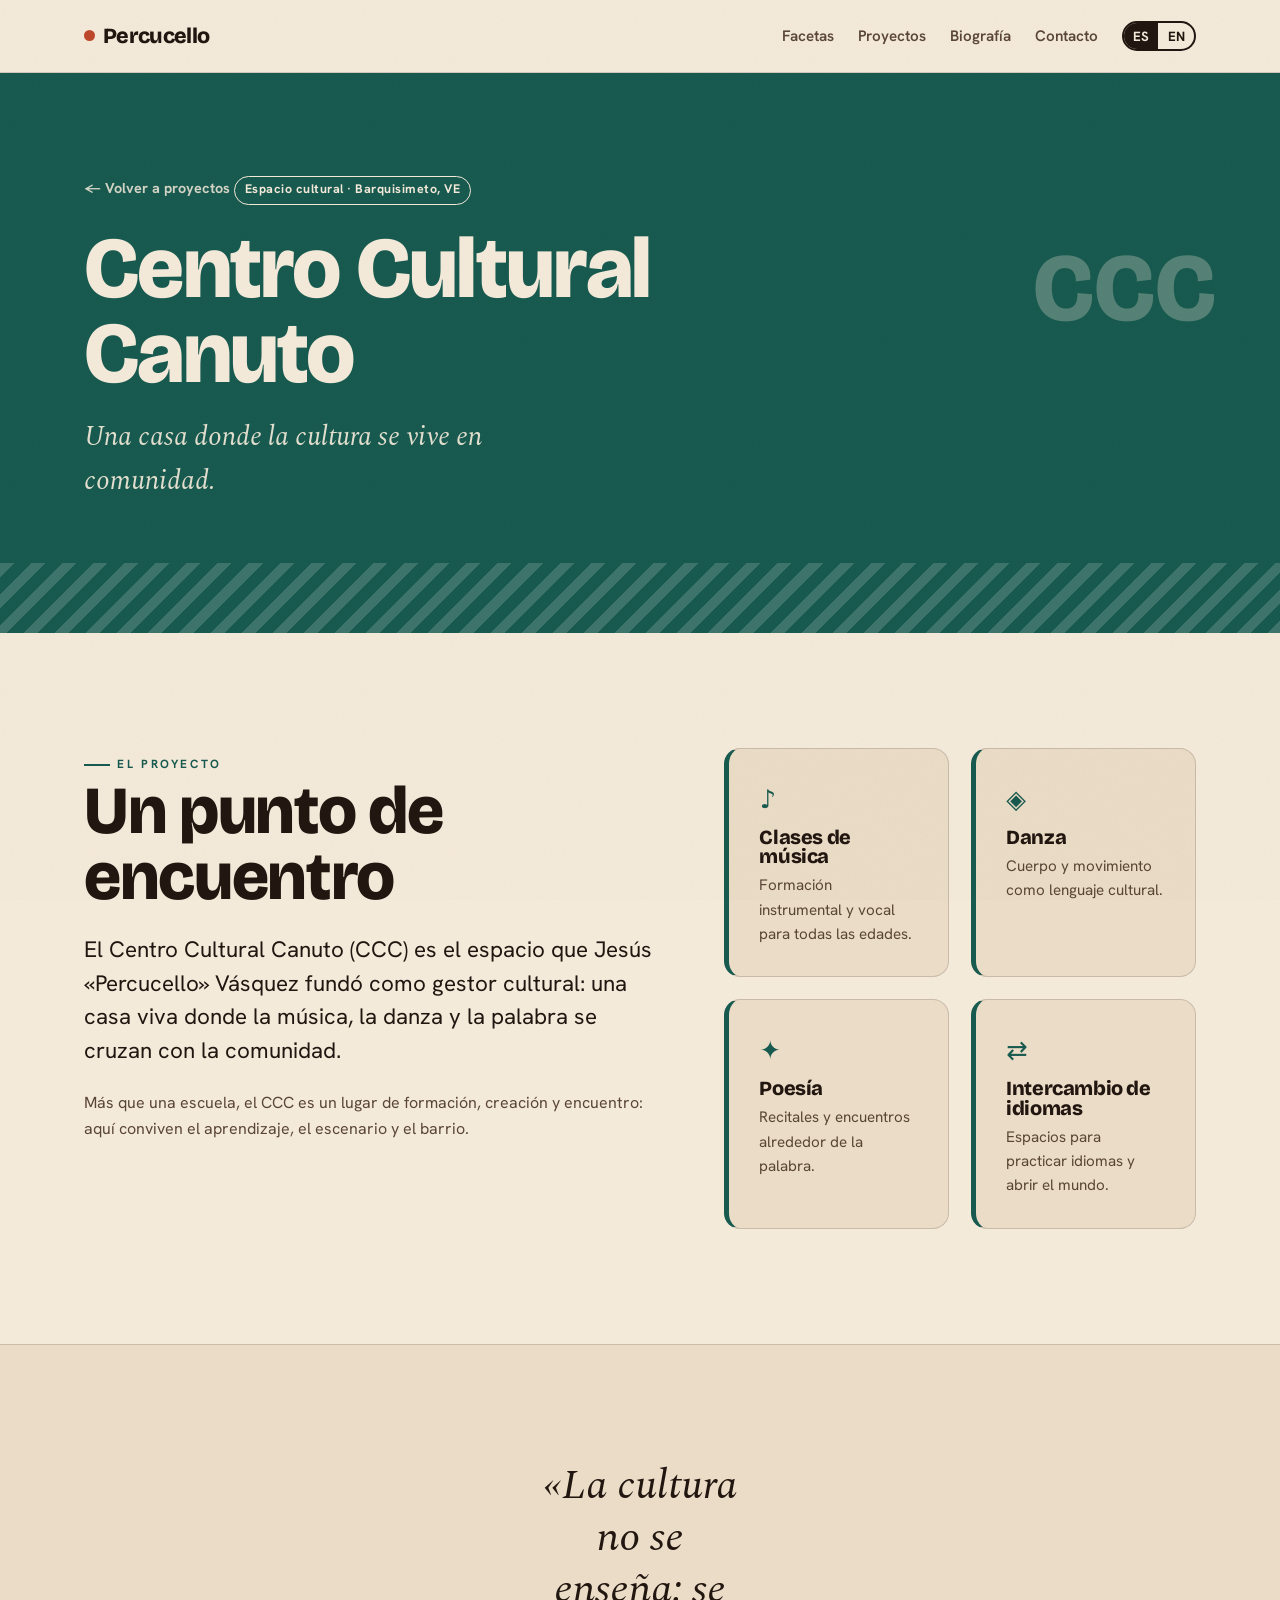
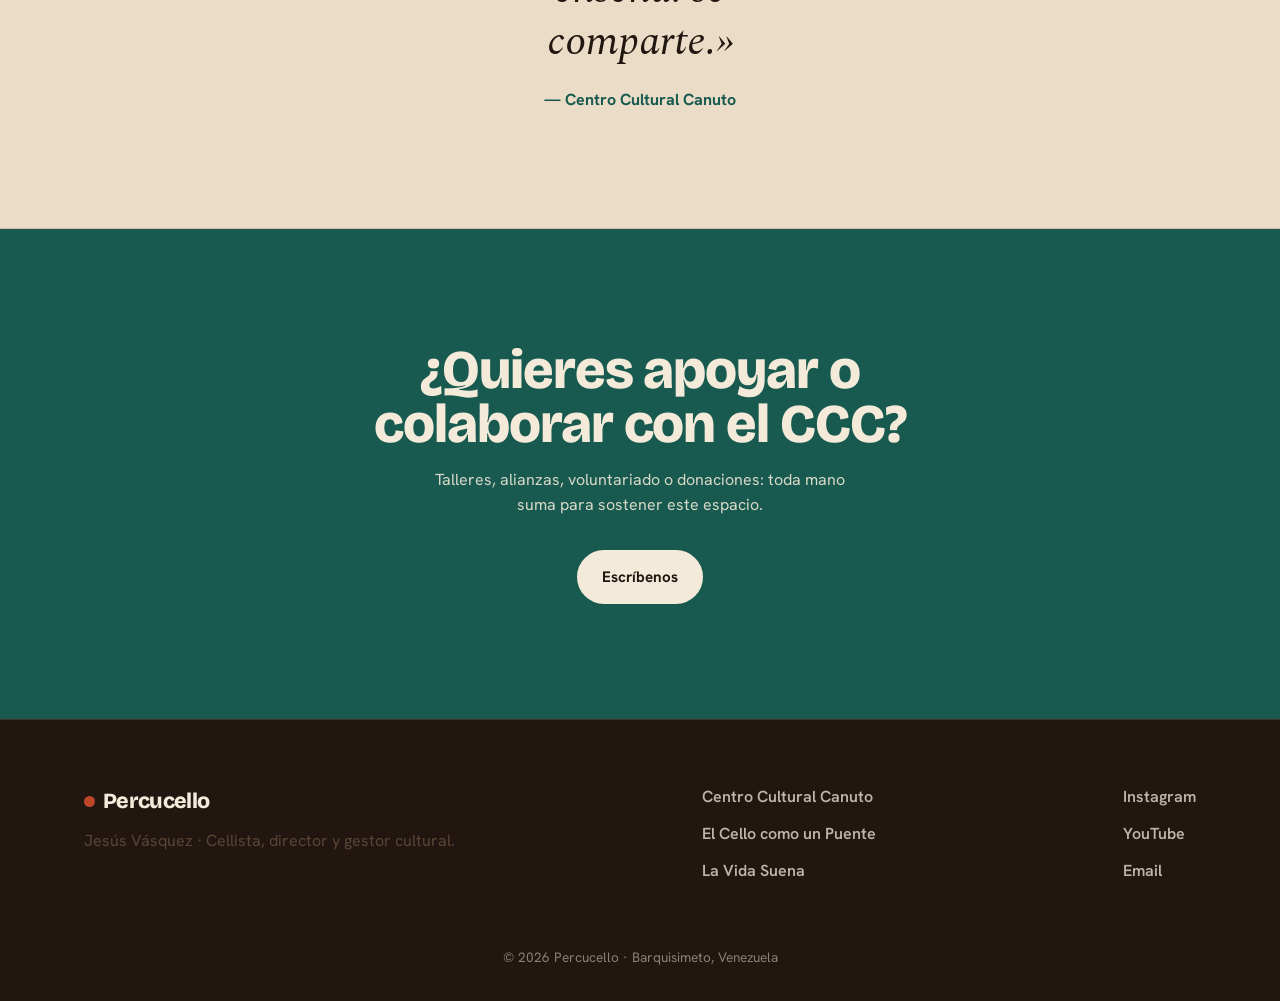
==== projects/centro-cultural-canuto.html @ df00953c "Implementación completa del diseño Percucello desde Claude Design Reemplaza el placeholder inicial c" ====
<!DOCTYPE html>
<html lang="es">
<head>
<meta charset="UTF-8" />
<meta name="viewport" content="width=device-width, initial-scale=1.0" />
<title>Centro Cultural Canuto · Percucello</title>
<meta name="description" content="Centro Cultural Canuto (CCC): casa cultural en Venezuela con clases de música y danza, poesía e intercambio de idiomas." />
<link rel="stylesheet" href="../styles.css" />
<style>:root{ --accent: var(--petrol); }</style>
</head>
<body>

<header class="nav">
  <div class="wrap nav__in">
    <a class="brand" href="../index.html"><span class="dot"></span>Percucello</a>
    <button class="nav__burger" aria-label="Menú"><span></span><span></span><span></span></button>
    <nav class="nav__links">
      <a href="../index.html#facetas" data-es="Facetas" data-en="Facets">Facetas</a>
      <a href="../index.html#proyectos" data-es="Proyectos" data-en="Projects">Proyectos</a>
      <a href="../index.html#bio" data-es="Biografía" data-en="Biography">Biografía</a>
      <a href="../index.html#contacto" data-es="Contacto" data-en="Contact">Contacto</a>
      <span class="lang" role="group" aria-label="Idioma">
        <button data-lang="es" class="is-active">ES</button>
        <button data-lang="en">EN</button>
      </span>
    </nav>
  </div>
</header>

<section class="phero" style="--accent:var(--petrol)">
  <div class="wrap phero__in">
    <a class="phero__back" href="../index.html#proyectos" data-es="← Volver a proyectos" data-en="← Back to projects">← Volver a proyectos</a>
    <span class="tag" data-es="Espacio cultural · Barquisimeto, VE" data-en="Cultural space · Barquisimeto, VE">Espacio cultural · Barquisimeto, VE</span>
    <h1 data-es="Centro Cultural Canuto" data-en="Canuto Cultural Center">Centro Cultural Canuto</h1>
    <p class="phero__tag" data-es="Una casa donde la cultura se vive en comunidad." data-en="A house where culture is lived as a community.">Una casa donde la cultura se vive en comunidad.</p>
  </div>
  <span class="phero__abbr">CCC</span>
  <div class="phero__pattern" aria-hidden="true"></div>
</section>

<section class="section-pad">
  <div class="wrap psplit">
    <div class="reveal">
      <span class="kicker" style="color:var(--petrol)" data-es="El proyecto" data-en="The project">El proyecto</span>
      <h2 class="sec-title" style="margin-bottom:1rem" data-es="Un punto de encuentro" data-en="A meeting point">Un punto de encuentro</h2>
      <p class="lead" data-es="El Centro Cultural Canuto (CCC) es el espacio que Jesús «Percucello» Vásquez fundó como gestor cultural: una casa viva donde la música, la danza y la palabra se cruzan con la comunidad." data-en="The Canuto Cultural Center (CCC) is the space that Jesús “Percucello” Vásquez founded as a cultural manager: a living house where music, dance and the spoken word meet the community.">El Centro Cultural Canuto (CCC) es el espacio que Jesús «Percucello» Vásquez fundó como gestor cultural: una casa viva donde la música, la danza y la palabra se cruzan con la comunidad.</p>
      <p data-es="Más que una escuela, el CCC es un lugar de formación, creación y encuentro: aquí conviven el aprendizaje, el escenario y el barrio." data-en="More than a school, the CCC is a place for training, creation and encounter: learning, the stage and the neighborhood all live here together.">Más que una escuela, el CCC es un lugar de formación, creación y encuentro: aquí conviven el aprendizaje, el escenario y el barrio.</p>
    </div>
    <div class="pillars reveal">
      <div class="pillar"><span class="pillar__ico">♪</span><h4 data-es="Clases de música" data-en="Music classes">Clases de música</h4><p data-es="Formación instrumental y vocal para todas las edades." data-en="Instrumental and vocal training for all ages.">Formación instrumental y vocal para todas las edades.</p></div>
      <div class="pillar"><span class="pillar__ico">◈</span><h4 data-es="Danza" data-en="Dance">Danza</h4><p data-es="Cuerpo y movimiento como lenguaje cultural." data-en="Body and movement as a cultural language.">Cuerpo y movimiento como lenguaje cultural.</p></div>
      <div class="pillar"><span class="pillar__ico">✦</span><h4 data-es="Poesía" data-en="Poetry">Poesía</h4><p data-es="Recitales y encuentros alrededor de la palabra." data-en="Readings and gatherings around the spoken word.">Recitales y encuentros alrededor de la palabra.</p></div>
      <div class="pillar"><span class="pillar__ico">⇄</span><h4 data-es="Intercambio de idiomas" data-en="Language exchange">Intercambio de idiomas</h4><p data-es="Espacios para practicar idiomas y abrir el mundo." data-en="Spaces to practice languages and open up the world.">Espacios para practicar idiomas y abrir el mundo.</p></div>
    </div>
  </div>
</section>

<section class="pquote section-pad">
  <div class="wrap center">
    <blockquote style="margin-inline:auto">
      <q data-es="La cultura no se enseña: se comparte." data-en="Culture isn't taught: it's shared.">La cultura no se enseña: se comparte.</q>
      <span class="pquote__by" style="color:var(--petrol)" data-es="— Centro Cultural Canuto" data-en="— Canuto Cultural Center">— Centro Cultural Canuto</span>
    </blockquote>
  </div>
</section>

<section class="pcta" style="--accent:var(--petrol)">
  <div class="wrap section-pad">
    <h2 data-es="¿Quieres apoyar o colaborar con el CCC?" data-en="Want to support or collaborate with the CCC?">¿Quieres apoyar o colaborar con el CCC?</h2>
    <p data-es="Talleres, alianzas, voluntariado o donaciones: toda mano suma para sostener este espacio." data-en="Workshops, partnerships, volunteering or donations: every hand helps keep this space alive.">Talleres, alianzas, voluntariado o donaciones: toda mano suma para sostener este espacio.</p>
    <a href="../index.html#contacto" class="btn" data-es="Escríbenos" data-en="Get in touch">Escríbenos</a>
  </div>
</section>

<footer class="foot">
  <div class="wrap foot__in">
    <div>
      <a class="brand" href="../index.html"><span class="dot"></span>Percucello</a>
      <p class="muted" style="margin:.6rem 0 0" data-es="Jesús Vásquez · Cellista, director y gestor cultural." data-en="Jesús Vásquez · Cellist, conductor and cultural manager.">Jesús Vásquez · Cellista, director y gestor cultural.</p>
    </div>
    <div class="foot__cols">
      <a href="centro-cultural-canuto.html">Centro Cultural Canuto</a>
      <a href="el-cello-como-puente.html">El Cello como un Puente</a>
      <a href="la-vida-suena.html">La Vida Suena</a>
    </div>
    <div class="foot__social">
      <a href="https://instagram.com/percucello" target="_blank" rel="noopener">Instagram</a>
      <a href="https://youtube.com/@percucello" target="_blank" rel="noopener">YouTube</a>
      <a href="mailto:percucello@gmail.com">Email</a>
    </div>
  </div>
  <p class="foot__copy">© <span class="year"></span> Percucello · Barquisimeto, Venezuela</p>
</footer>

<script src="../site.js"></script>
<script>document.querySelectorAll('.year').forEach(function(e){e.textContent=new Date().getFullYear();});</script>
</body>
</html>
---- styles.css ----
/* ============================================================
   PERCUCELLO — Jesús Vásquez
   Sistema de diseño · raíz venezolana, cálido y editorial
   ============================================================ */

@import url('https://fonts.googleapis.com/css2?family=Bricolage+Grotesque:opsz,wght@12..96,400;12..96,600;12..96,700;12..96,800&family=Hanken+Grotesk:ital,wght@0,400;0,500;0,600;0,700;1,400;1,500&family=Spectral:ital,wght@0,400;0,500;1,400;1,500&display=swap');

:root{
  /* Paleta — tierra venezolana, atardecer del llano */
  --paper:      #F4EADA;   /* papel cálido */
  --paper-2:    #EADCC6;   /* panel crema */
  --ink:        #221610;   /* casi negro cálido */
  --ink-soft:   #5A4636;   /* texto secundario */
  --clay:       #BE472A;   /* terracota / madera del cello */
  --clay-deep:  #8F3017;
  --petrol:     #185A4F;   /* verde petróleo, los árboles */
  --petrol-deep:#0E3A33;
  --amber:      #E3A12B;   /* sol, latón */
  --wine:       #8C2F4D;   /* movimiento, La Vida Suena */
  --line:       rgba(34,22,16,.16);
  --line-strong:rgba(34,22,16,.3);

  /* Acentos por proyecto */
  --ccc:    var(--petrol);
  --puente: var(--clay);
  --vida:   var(--wine);

  --shadow-sm: 0 2px 10px rgba(34,22,16,.08);
  --shadow-md: 0 18px 50px -22px rgba(34,22,16,.45);

  --maxw: 1240px;
  --pad: clamp(20px, 5vw, 72px);

  --font-display: 'Bricolage Grotesque', system-ui, sans-serif;
  --font-body: 'Hanken Grotesk', system-ui, sans-serif;
  --font-serif: 'Spectral', Georgia, serif;
}

*{ box-sizing: border-box; }
html{ scroll-behavior: smooth; }
body{
  margin:0;
  background: var(--paper);
  color: var(--ink);
  font-family: var(--font-body);
  font-size: clamp(16px, 1.05vw, 18px);
  line-height: 1.6;
  -webkit-font-smoothing: antialiased;
  text-rendering: optimizeLegibility;
  overflow-x: hidden;
}

/* Grano sutil sobre todo */
body::after{
  content:"";
  position: fixed; inset:0; z-index: 9999; pointer-events:none;
  opacity:.05; mix-blend-mode: multiply;
  background-image: url("data:image/svg+xml,%3Csvg xmlns='http://www.w3.org/2000/svg' width='180' height='180'%3E%3Cfilter id='n'%3E%3CfeTurbulence type='fractalNoise' baseFrequency='0.85' numOctaves='2'/%3E%3C/filter%3E%3Crect width='100%25' height='100%25' filter='url(%23n)'/%3E%3C/svg%3E");
}

img{ max-width:100%; display:block; }
a{ color: inherit; }

/* ---------- Tipografía ---------- */
h1,h2,h3,h4{ font-family: var(--font-display); font-weight: 800; line-height: .98; margin:0; letter-spacing:-.02em; }
.kicker{
  font-family: var(--font-body);
  font-weight: 700; font-size: .74rem; letter-spacing: .22em; text-transform: uppercase;
  color: var(--clay); display:inline-flex; align-items:center; gap:.6em;
}
.kicker::before{ content:""; width:26px; height:2px; background: currentColor; display:inline-block; }
.serif-quote{ font-family: var(--font-serif); font-style: italic; font-weight: 500; }

.eyebrow-num{ font-family: var(--font-display); font-weight:700; }

/* ---------- Layout ---------- */
.wrap{ max-width: var(--maxw); margin-inline:auto; padding-inline: var(--pad); }
section{ position: relative; }
.section-pad{ padding-block: clamp(70px, 9vw, 140px); }

/* ---------- Botones ---------- */
.btn{
  --bg: var(--ink); --fg: var(--paper);
  display:inline-flex; align-items:center; gap:.6em;
  font-family: var(--font-body); font-weight:700; font-size:.95rem;
  padding: .85em 1.5em; border-radius: 999px; border:2px solid var(--bg);
  background: var(--bg); color: var(--fg); cursor:pointer; text-decoration:none;
  transition: transform .18s ease, box-shadow .18s ease, background .18s ease, color .18s ease;
  white-space:nowrap;
}
.btn:hover{ transform: translateY(-2px); box-shadow: var(--shadow-md); }
.btn--clay{ --bg: var(--clay); --fg: #fff; }
.btn--petrol{ --bg: var(--petrol); --fg: #fff; }
.btn--ghost{ background: transparent; color: var(--ink); --bg: var(--ink); }
.btn--ghost:hover{ background: var(--ink); color: var(--paper); }

/* ---------- Nav ---------- */
.nav{
  position: sticky; top:0; z-index: 200;
  background: color-mix(in oklab, var(--paper) 86%, transparent);
  backdrop-filter: blur(12px) saturate(1.2);
  border-bottom: 1px solid var(--line);
}
.nav__in{ display:flex; align-items:center; gap:1.4rem; height:72px; }
.brand{ font-family: var(--font-display); font-weight:800; font-size:1.35rem; letter-spacing:-.03em; text-decoration:none; color:var(--ink); display:flex; align-items:center; gap:.5rem; }
.brand .dot{ width:11px; height:11px; border-radius:50%; background: var(--clay); display:inline-block; }
.nav__links{ display:flex; gap:1.5rem; margin-left:auto; align-items:center; }
.nav__links a{ text-decoration:none; font-weight:600; font-size:.95rem; color:var(--ink-soft); position:relative; padding:.2em 0; }
.nav__links a:hover{ color: var(--ink); }
.nav__links a::after{ content:""; position:absolute; left:0; bottom:-2px; height:2px; width:0; background:var(--clay); transition: width .2s ease; }
.nav__links a:hover::after{ width:100%; }
.lang{ display:inline-flex; border:2px solid var(--ink); border-radius:999px; overflow:hidden; font-weight:700; font-size:.8rem; }
.lang button{ border:0; background:transparent; padding:.35em .7em; cursor:pointer; color:var(--ink); font-family:var(--font-body); font-weight:700; }
.lang button.is-active{ background: var(--ink); color: var(--paper); }
.nav__burger{ display:none; background:none; border:0; cursor:pointer; padding:6px; }
.nav__burger span{ display:block; width:26px; height:2.5px; background:var(--ink); margin:5px 0; transition:.25s; }

@media (max-width: 900px){
  .nav__links{ position:fixed; inset:72px 0 auto 0; flex-direction:column; background:var(--paper); padding:1.4rem var(--pad); gap:1.1rem; align-items:flex-start; border-bottom:1px solid var(--line); transform:translateY(-120%); transition:transform .3s ease; box-shadow: var(--shadow-md); }
  .nav__links.open{ transform:translateY(0); }
  .nav__burger{ display:block; margin-left:auto; }
}

/* ---------- Patrón folclórico (divisor) ---------- */
.band-pattern{
  height: 26px;
  background:
    repeating-linear-gradient(135deg, var(--amber) 0 14px, transparent 14px 28px),
    repeating-linear-gradient(45deg, var(--clay) 0 14px, var(--petrol) 14px 28px);
  background-blend-mode: overlay;
  opacity:.9;
}

/* ---------- Cards ---------- */
.card{
  background: var(--paper-2);
  border: 1.5px solid var(--line);
  border-radius: 18px;
  padding: clamp(22px, 2.4vw, 34px);
  transition: transform .22s ease, box-shadow .22s ease, border-color .22s ease;
}
.card:hover{ transform: translateY(-4px); box-shadow: var(--shadow-md); border-color: var(--line-strong); }

/* Utilidades */
.tag{ display:inline-flex; align-items:center; gap:.4em; font-size:.78rem; font-weight:700; letter-spacing:.04em; padding:.3em .8em; border-radius:999px; border:1.5px solid currentColor; }
.muted{ color: var(--ink-soft); }
.center{ text-align:center; }

[hidden]{ display:none !important; }

/* Reveal on scroll */
.reveal{ opacity:0; transform: translateY(22px); transition: opacity .7s ease, transform .7s cubic-bezier(.2,.7,.2,1); }
.reveal.in{ opacity:1; transform:none; }
@media (prefers-reduced-motion: reduce){ .reveal{ opacity:1; transform:none; } html{ scroll-behavior:auto; } }

/* ============ HERO ============ */
.hero{ padding-top: clamp(32px, 5vw, 64px); position:relative; }
.hero__in{ display:grid; grid-template-columns: minmax(0,1fr) clamp(300px, 40%, 460px); gap: clamp(28px, 5vw, 72px); align-items:center; padding-bottom: clamp(40px,6vw,80px); }
.hero__text{ min-width:0; position:relative; z-index:2; }
.hero__name{ font-size: clamp(4rem, 13vw, 11rem); line-height:.82; letter-spacing:-.04em; margin:.12em 0 0; }
.hero__name span{ color: var(--clay); }
.hero__person{ font-family:var(--font-display); font-weight:700; font-size: clamp(1.3rem,2.4vw,1.9rem); margin:.4rem 0 0; color:var(--ink); }
.hero__tag{ font-size: clamp(1.1rem,1.8vw,1.5rem); color: var(--ink-soft); max-width: 30ch; margin:1.1rem 0 0; line-height:1.35; }
.hero__cta{ display:flex; flex-wrap:wrap; gap:.8rem; margin-top: 1.8rem; }
.hero__social{ display:flex; flex-wrap:wrap; gap:1.3rem; margin-top:1.8rem; font-weight:700; }
.hero__social a{ text-decoration:none; color:var(--ink-soft); position:relative; }
.hero__social a:hover{ color: var(--clay); }
.hero__media{ position:relative; }
.hero__frame{ position:relative; border-radius: 22px; overflow:hidden; border:1.5px solid var(--line-strong); box-shadow: var(--shadow-md); transform: rotate(-1.5deg); }
.hero__frame img{ width:100%; height:100%; object-fit:cover; }
.hero__badge{ position:absolute; left:14px; bottom:14px; background: var(--ink); color:var(--paper); font-size:.72rem; font-weight:700; letter-spacing:.08em; padding:.5em 1em; border-radius:999px; text-transform:uppercase; }
.hero__blob{ position:absolute; inset:auto -22px -26px auto; width:62%; height:62%; z-index:-1; border-radius:30% 70% 62% 38% / 40% 38% 62% 60%; background: radial-gradient(circle at 30% 30%, var(--amber), var(--clay)); opacity:.35; filter: blur(6px); }

@media (max-width: 860px){
  .hero__in{ grid-template-columns: 1fr; }
  .hero__media{ order:-1; max-width:440px; }
}

/* ============ Section heads ============ */
.sec-head{ margin-bottom: clamp(28px, 4vw, 52px); }
.sec-title{ font-size: clamp(2.2rem, 5.4vw, 4.2rem); margin-top:.3rem; max-width: 16ch; }
.sec-title--light{ color: var(--paper); }

/* ============ FACETAS ============ */
.facetas{ display:grid; grid-template-columns: repeat(3,1fr); gap: clamp(16px,2vw,26px); }
.facet{ border-top: 5px solid var(--accent); display:flex; flex-direction:column; gap:.8rem; }
.facet__num{ font-family:var(--font-display); font-weight:800; font-size:2.4rem; color:var(--accent); line-height:1; }
.facet h3{ font-size: clamp(1.5rem,2.4vw,2rem); }
.facet p{ color: var(--ink-soft); margin:0; }
@media (max-width: 820px){ .facetas{ grid-template-columns:1fr; } }

/* ============ PROYECTOS ============ */
.proyectos{ background: var(--paper-2); border-block:1.5px solid var(--line); }
.proj-grid{ display:grid; grid-template-columns: repeat(3,1fr); gap: clamp(16px,2vw,24px); }
.proj{ background: var(--paper); border:1.5px solid var(--line); border-radius:20px; padding: clamp(24px,2.6vw,34px); text-decoration:none; color:var(--ink); display:flex; flex-direction:column; gap:.9rem; position:relative; overflow:hidden; transition: transform .22s ease, box-shadow .22s ease; }
.proj::before{ content:""; position:absolute; inset:0 auto 0 0; width:6px; background:var(--accent); }
.proj:hover{ transform: translateY(-5px); box-shadow: var(--shadow-md); }
.proj__top{ display:flex; align-items:center; justify-content:space-between; gap:1rem; }
.proj__abbr{ font-family:var(--font-display); font-weight:800; font-size:2rem; color:var(--accent); width:58px; height:58px; display:grid; place-items:center; border:2px solid var(--accent); border-radius:14px; }
.proj .tag{ color: var(--accent); }
.proj h3{ font-size: clamp(1.45rem,2.2vw,1.85rem); }
.proj p{ color: var(--ink-soft); margin:0; flex:1; }
.proj__go{ font-weight:700; color: var(--accent); }
@media (max-width: 820px){ .proj-grid{ grid-template-columns:1fr; } }

/* ============ BIO ============ */
.bio__in{ display:grid; grid-template-columns: .85fr 1.15fr; gap: clamp(30px,5vw,72px); align-items:center; }
.bio__media{ position:relative; }
.bio__media-2{ position:absolute; right:-8%; bottom:-12%; border:6px solid var(--paper); box-shadow: var(--shadow-md); }
.bio__text p{ color: var(--ink-soft); margin:1rem 0 0; }
.bio__stats{ display:flex; gap: clamp(18px,3vw,46px); margin-top:2rem; flex-wrap:wrap; }
.bio__stats div{ display:flex; flex-direction:column; }
.bio__stats strong{ font-family:var(--font-display); font-weight:800; font-size:2.4rem; color: var(--clay); line-height:1; }
.bio__stats span{ font-size:.85rem; color:var(--ink-soft); font-weight:600; }
@media (max-width: 820px){ .bio__in{ grid-template-columns:1fr; } .bio__media{ max-width:360px; } .bio__media-2{ right:0; } }

/* ============ VIDEO ============ */
.video{ background: var(--petrol-deep); color: var(--paper); }
.video .kicker{ color: var(--amber); }
.video__frame{ position:relative; aspect-ratio:16/9; border-radius:18px; overflow:hidden; box-shadow: var(--shadow-md); border:1.5px solid rgba(255,255,255,.14); }
.video__frame iframe{ position:absolute; inset:0; width:100%; height:100%; border:0; }
.video__note{ margin-top:1.2rem; color: rgba(244,234,218,.7) !important; }

/* ============ AGENDA ============ */
.agenda{ list-style:none; margin:0; padding:0; border-top:1.5px solid var(--line); }
.agenda__row{ display:grid; grid-template-columns: 110px 1fr 2fr auto; gap:1.4rem; align-items:center; padding: 1.3rem 0; border-bottom:1.5px solid var(--line); transition: background .2s ease, padding .2s ease; }
.agenda__row:hover{ background: var(--paper-2); padding-inline: 1rem; }
.agenda__date{ font-weight:600; color:var(--ink-soft); }
.agenda__date b{ font-family:var(--font-display); font-size:2rem; color: var(--clay); display:block; line-height:.9; }
.agenda__city{ font-family:var(--font-display); font-weight:700; font-size:1.2rem; }
.agenda__venue{ color: var(--ink-soft); }
.agenda__btn{ text-decoration:none; font-weight:700; padding:.5em 1.2em; border:2px solid var(--ink); border-radius:999px; font-size:.85rem; transition:.2s; }
.agenda__btn:hover{ background:var(--ink); color:var(--paper); }
@media (max-width: 760px){ .agenda__row{ grid-template-columns: 70px 1fr; grid-auto-rows:auto; gap:.3rem 1rem; } .agenda__venue{ grid-column:1/-1; } .agenda__btn{ grid-column:2; justify-self:start; margin-top:.4rem; } }

/* ============ BOOKING ============ */
.booking{ background: var(--clay-deep); color: var(--paper); }
.booking .kicker{ color: var(--amber); }
.booking__in{ display:grid; grid-template-columns: 1.1fr .9fr; gap: clamp(30px,5vw,64px); align-items:center; }
.booking__text p{ color: rgba(244,234,218,.85); margin-top:1rem; max-width:46ch; }
.services{ list-style:none; margin:0; padding:0; display:grid; gap:.7rem; }
.services li{ background: rgba(244,234,218,.08); border:1px solid rgba(244,234,218,.18); border-radius:14px; padding: 1rem 1.3rem; display:flex; flex-direction:column; gap:.15rem; }
.services b{ font-family:var(--font-display); font-size:1.15rem; }
.services span{ color: rgba(244,234,218,.7); font-size:.92rem; }
@media (max-width: 820px){ .booking__in{ grid-template-columns:1fr; } }

/* ============ APOYO ============ */
.support__in{ display:grid; grid-template-columns: 1fr 1fr; gap: clamp(18px,2.4vw,28px); }
.support__card{ background: var(--paper-2); border:1.5px solid var(--line); border-top:5px solid var(--accent); border-radius:18px; padding: clamp(26px,3vw,42px); }
.support__card h3{ font-size: clamp(1.5rem,2.4vw,2rem); }
.support__card p{ color:var(--ink-soft); margin:.8rem 0 1.4rem; }
@media (max-width: 720px){ .support__in{ grid-template-columns:1fr; } }

/* ============ CONTACTO ============ */
.contact{ background: var(--ink); color: var(--paper); }
.contact .kicker{ color: var(--amber); }
.contact__in{ display:grid; grid-template-columns: 1fr 1.1fr; gap: clamp(30px,5vw,72px); }
.contact__left p{ color: rgba(244,234,218,.8); margin-top:1rem; max-width:40ch; }
.contact__links{ list-style:none; margin:1.6rem 0 0; padding:0; display:grid; gap:.7rem; }
.contact__links a{ text-decoration:none; color:var(--paper); font-weight:600; border-bottom:1px solid rgba(244,234,218,.25); padding-bottom:.3rem; transition:.2s; }
.contact__links a:hover{ color:var(--amber); border-color:var(--amber); }
.contact__form{ display:grid; gap:1rem; }
.contact__form label{ display:grid; gap:.4rem; font-weight:600; font-size:.9rem; }
.contact__form input, .contact__form textarea{ font-family:var(--font-body); font-size:1rem; background: rgba(244,234,218,.07); border:1.5px solid rgba(244,234,218,.22); border-radius:12px; padding:.85em 1em; color:var(--paper); resize:vertical; }
.contact__form input::placeholder, .contact__form textarea::placeholder{ color: rgba(244,234,218,.45); }
.contact__form input:focus, .contact__form textarea:focus{ outline:none; border-color: var(--amber); background: rgba(244,234,218,.12); }
.contact__form .btn{ justify-self:start; }
.form-status{ font-weight:600; margin:0; }
.form-status.ok{ color: #8FD9A8; }
.form-status.err{ color: #F0A28C; }
@media (max-width: 820px){ .contact__in{ grid-template-columns:1fr; } }

/* ============ FOOTER ============ */
.foot{ background: var(--ink); color: var(--paper); border-top:1px solid rgba(244,234,218,.14); }
.foot__in{ display:flex; flex-wrap:wrap; gap: 2rem; justify-content:space-between; padding-block: clamp(40px,5vw,64px); }
.foot .brand{ color: var(--paper); }
.foot__cols, .foot__social{ display:flex; flex-direction:column; gap:.7rem; }
.foot__cols a, .foot__social a{ text-decoration:none; color: rgba(244,234,218,.75); font-weight:600; }
.foot__cols a:hover, .foot__social a:hover{ color: var(--amber); }
.foot__copy{ text-align:center; padding-bottom:2rem; margin:0; color: rgba(244,234,218,.5); font-size:.85rem; }

/* ============ PÁGINAS DE PROYECTO ============ */
.phero{ background: var(--accent); color: var(--paper); position:relative; overflow:hidden; }
.phero__in{ padding-block: clamp(56px, 8vw, 120px); position:relative; z-index:2; }
.phero__back{ display:inline-flex; align-items:center; gap:.5em; text-decoration:none; color: rgba(244,234,218,.85); font-weight:700; font-size:.9rem; margin-bottom:1.6rem; }
.phero__back:hover{ color: var(--paper); }
.phero__abbr{ font-family:var(--font-display); font-weight:800; font-size: clamp(3rem,9vw,6rem); line-height:1; opacity:.28; position:absolute; right: var(--pad); top: 30%; z-index:1; }
.phero h1{ font-size: clamp(2.6rem, 7vw, 5.4rem); max-width: 16ch; }
.phero__tag{ font-family: var(--font-serif); font-style:italic; font-size: clamp(1.2rem,2.2vw,1.7rem); margin-top:1.2rem; max-width: 34ch; color: rgba(244,234,218,.92); }
.phero .tag{ color: var(--paper); margin-bottom: 1.4rem; }
.phero__pattern{ position:absolute; inset:auto 0 0 0; height: 70px; opacity:.16; background-image: repeating-linear-gradient(135deg, #fff 0 10px, transparent 10px 22px); }

.psplit{ display:grid; grid-template-columns: 1.1fr .9fr; gap: clamp(30px,5vw,72px); align-items:start; }
.psplit p{ color: var(--ink-soft); }
.lead{ font-size: clamp(1.15rem,1.8vw,1.4rem); color: var(--ink) !important; line-height:1.5; }
.pillars{ display:grid; grid-template-columns: repeat(2,1fr); gap: clamp(14px,2vw,22px); }
.pillar{ background: var(--paper-2); border:1.5px solid var(--line); border-radius:16px; padding: clamp(20px,2.4vw,30px); border-left:5px solid var(--accent); }
.pillar h4{ font-family:var(--font-display); font-size:1.25rem; margin-bottom:.4rem; }
.pillar p{ color: var(--ink-soft); margin:0; font-size:.95rem; }
.pillar__ico{ font-size:1.6rem; color: var(--accent); display:block; margin-bottom:.5rem; }
@media (max-width: 760px){ .psplit{ grid-template-columns:1fr; } .pillars{ grid-template-columns:1fr; } }

.pquote{ background: var(--paper-2); border-block:1.5px solid var(--line); }
.pquote blockquote{ margin:0; max-width: 24ch; }
.pquote q{ font-family: var(--font-serif); font-style:italic; font-size: clamp(1.6rem,3.4vw,2.6rem); line-height:1.25; quotes:"«" "»"; }
.pquote__by{ display:block; margin-top:1.2rem; font-weight:700; color: var(--accent); font-style:normal; }

/* Timeline (El Cello como un Puente) */
.steps{ list-style:none; margin:0; padding:0; display:grid; gap:0; }
.steps li{ display:grid; grid-template-columns: 130px 1fr; gap:1.6rem; padding: 1.6rem 0; border-bottom:1.5px solid var(--line); }
.steps li:first-child{ border-top:1.5px solid var(--line); }
.steps__place{ font-family:var(--font-display); font-weight:800; font-size:1.3rem; color: var(--accent); }
.steps__what{ color: var(--ink-soft); }
@media (max-width: 640px){ .steps li{ grid-template-columns:1fr; gap:.3rem; } }

.pcta{ background: var(--accent); color: var(--paper); text-align:center; }
.pcta h2{ font-size: clamp(2rem,4.6vw,3.4rem); max-width: 18ch; margin-inline:auto; }
.pcta p{ color: rgba(244,234,218,.88); max-width: 46ch; margin: 1rem auto 2rem; }
.pcta .btn{ --bg: var(--paper); --fg: var(--ink); }
.pcta .btn:hover{ background: var(--ink); color: var(--paper); }
.pfacts{ display:flex; flex-wrap:wrap; gap: clamp(20px,4vw,56px); }
.pfacts div{ display:flex; flex-direction:column; }
.pfacts strong{ font-family:var(--font-display); font-weight:800; font-size: clamp(2rem,4vw,3rem); color: var(--accent); line-height:1; }
.pfacts span{ font-size:.9rem; color: var(--ink-soft); font-weight:600; margin-top:.2rem; }
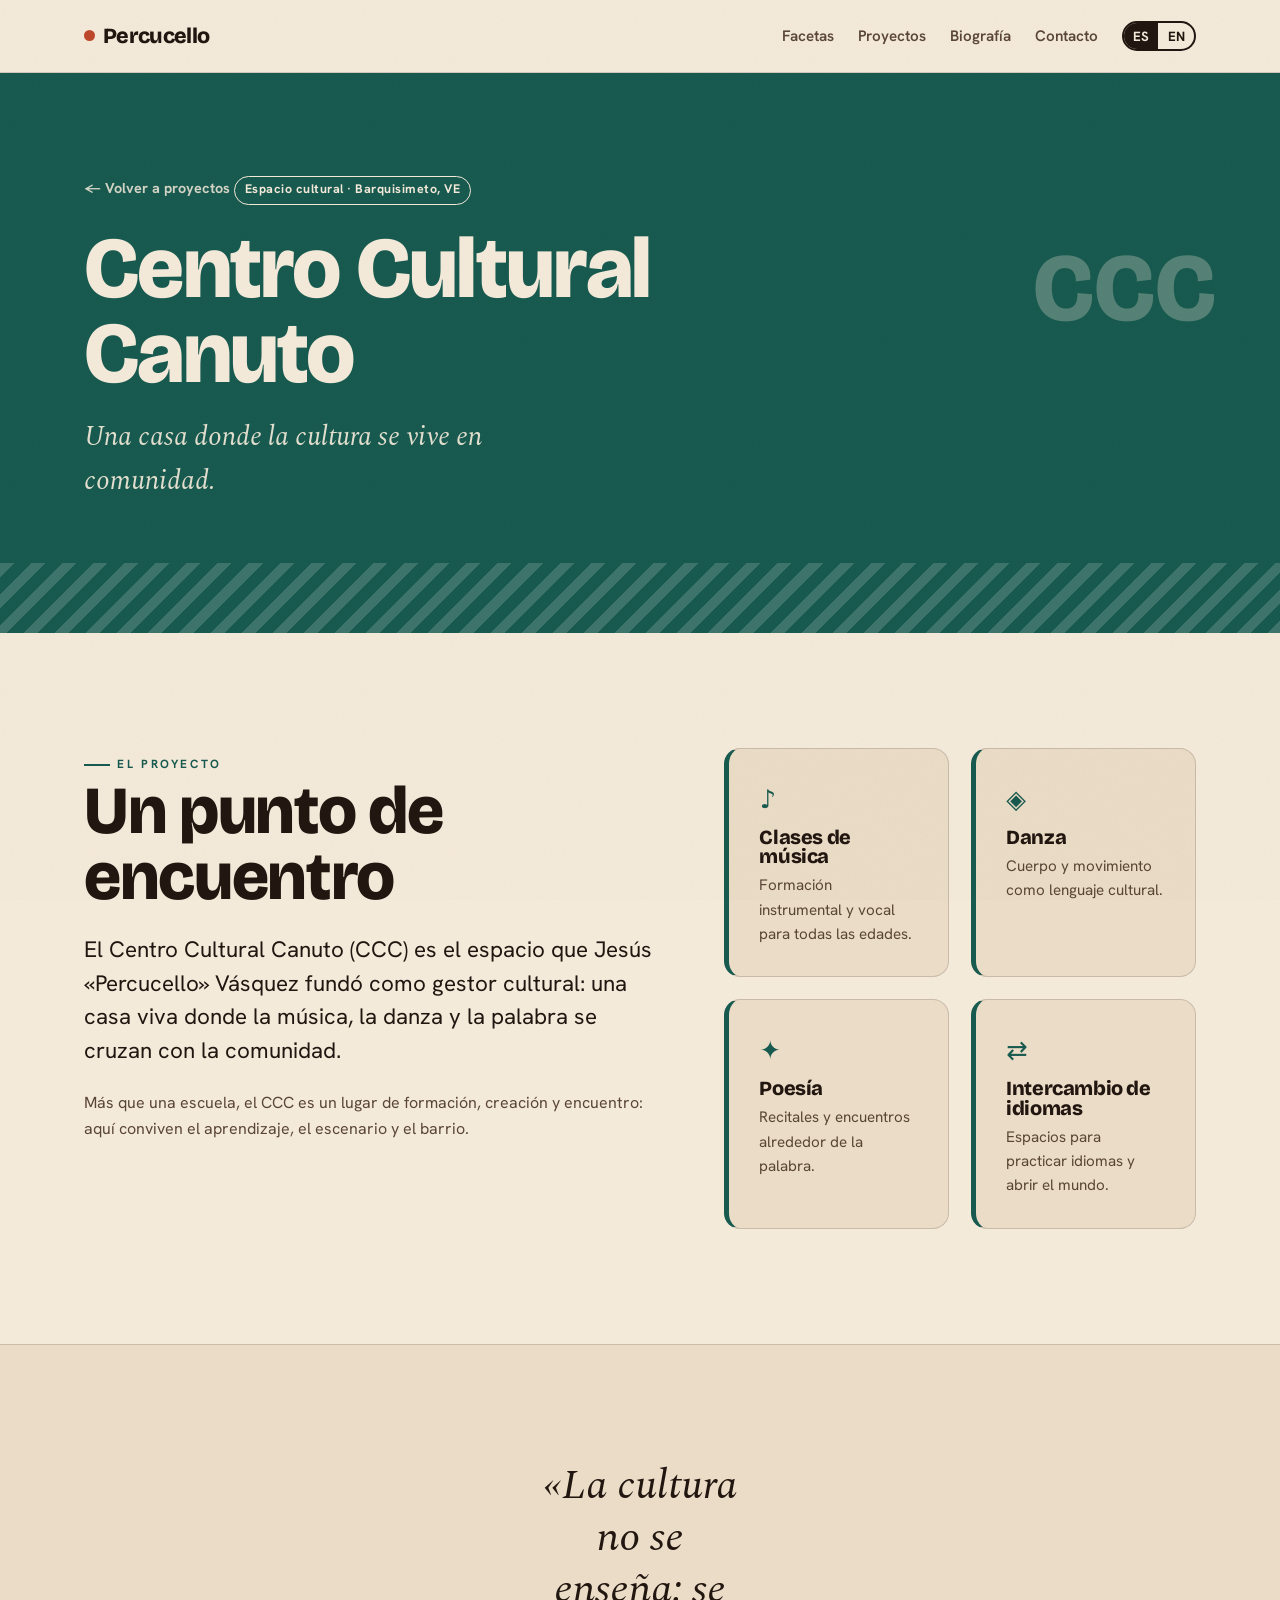
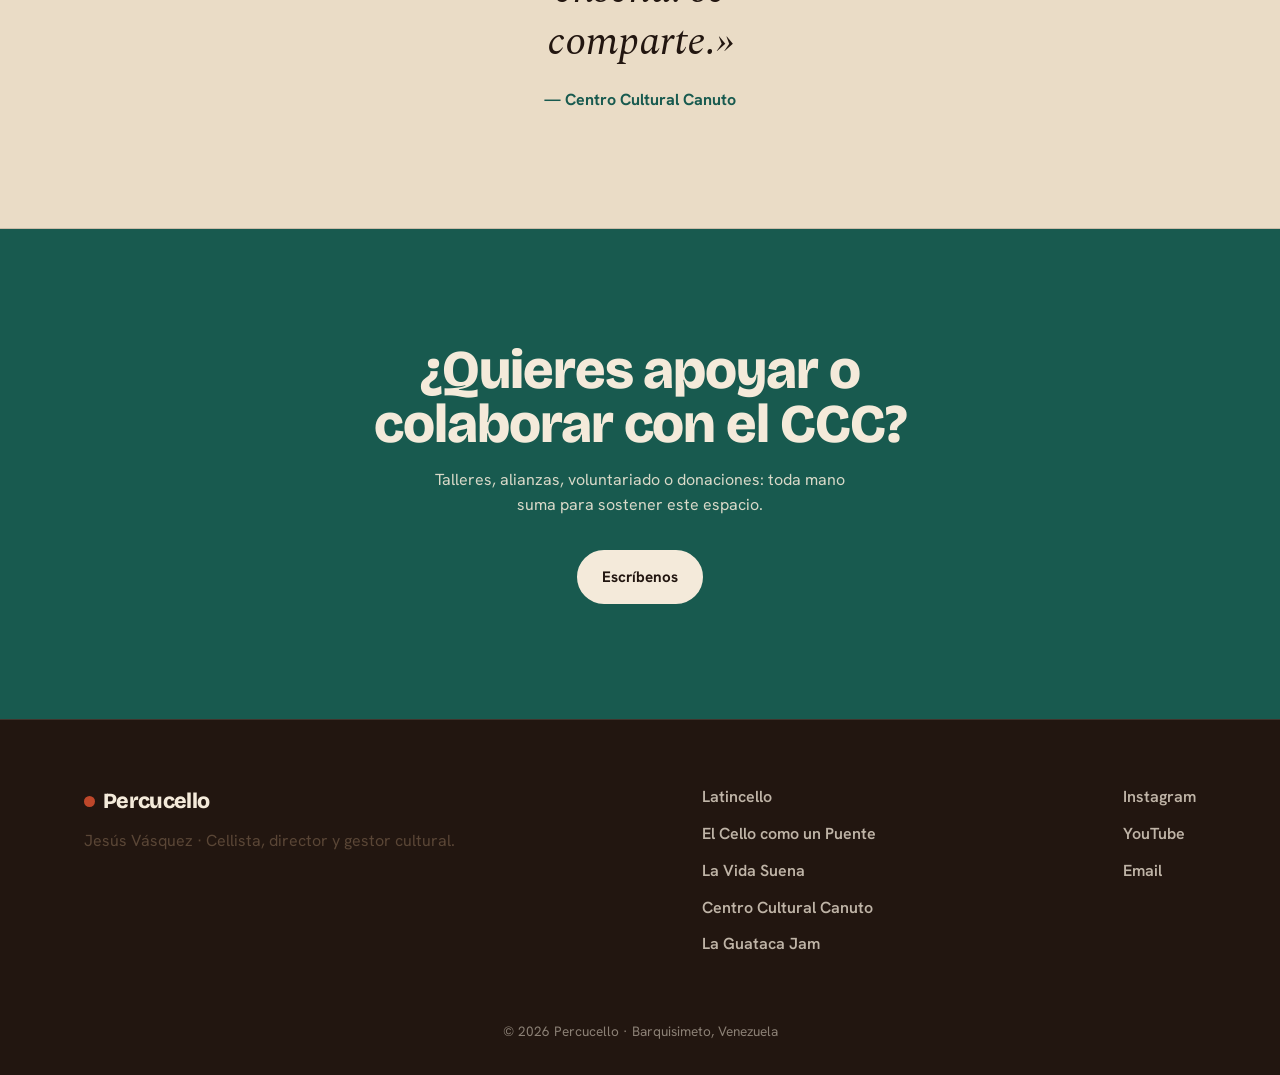
==== commit 2c2cb387: "Actualizacion con proyectos y gira" ====
--- a/projects/centro-cultural-canuto.html
+++ b/projects/centro-cultural-canuto.html
@@ -79,9 +79,11 @@
       <p class="muted" style="margin:.6rem 0 0" data-es="Jesús Vásquez · Cellista, director y gestor cultural." data-en="Jesús Vásquez · Cellist, conductor and cultural manager.">Jesús Vásquez · Cellista, director y gestor cultural.</p>
     </div>
     <div class="foot__cols">
-      <a href="centro-cultural-canuto.html">Centro Cultural Canuto</a>
+      <a href="latincello.html">Latincello</a>
       <a href="el-cello-como-puente.html">El Cello como un Puente</a>
       <a href="la-vida-suena.html">La Vida Suena</a>
+      <a href="centro-cultural-canuto.html">Centro Cultural Canuto</a>
+      <a href="la-guataca-jam.html">La Guataca Jam</a>
     </div>
     <div class="foot__social">
       <a href="https://instagram.com/percucello" target="_blank" rel="noopener">Instagram</a>
--- a/styles.css
+++ b/styles.css
@@ -202,6 +202,15 @@
 .proj p{ color: var(--ink-soft); margin:0; flex:1; }
 .proj__go{ font-weight:700; color: var(--accent); }
 @media (max-width: 820px){ .proj-grid{ grid-template-columns:1fr; } }
+.proj-grid--2{ grid-template-columns: repeat(2,1fr); }
+@media (max-width: 820px){ .proj-grid--2{ grid-template-columns:1fr; } }
+/* Encabezado de tira de proyectos */
+.proj-group{ display:flex; align-items:baseline; gap:1rem; margin: clamp(34px,4.5vw,56px) 0 clamp(16px,2vw,22px); }
+.proj-group:first-of-type{ margin-top: clamp(18px,2.5vw,28px); }
+.proj-group__title{ font-family:var(--font-display); font-weight:800; font-size: clamp(1.1rem,1.7vw,1.4rem); letter-spacing:.005em; margin:0; white-space:nowrap; }
+.proj-group__sub{ font-family:var(--font-body); font-weight:600; font-size:.78rem; letter-spacing:.14em; text-transform:uppercase; color:var(--ink-soft); white-space:nowrap; }
+.proj-group::after{ content:""; flex:1; height:1.5px; background:var(--line); align-self:center; }
+@media (max-width: 560px){ .proj-group__sub{ display:none; } }
 
 /* ============ BIO ============ */
 .bio__in{ display:grid; grid-template-columns: .85fr 1.15fr; gap: clamp(30px,5vw,72px); align-items:center; }
@@ -278,6 +287,11 @@
 .foot__cols a, .foot__social a{ text-decoration:none; color: rgba(244,234,218,.75); font-weight:600; }
 .foot__cols a:hover, .foot__social a:hover{ color: var(--amber); }
 .foot__copy{ text-align:center; padding-bottom:2rem; margin:0; color: rgba(244,234,218,.5); font-size:.85rem; }
+.foot__copy--tight{ padding-bottom:.55rem; }
+.foot__credit{ text-align:center; padding-bottom:2rem; margin:0; font-size:.9rem; letter-spacing:.01em; color: rgba(244,234,218,.7); }
+.foot__credit .foot__heart{ color: var(--clay); font-style:normal; }
+.foot__credit a{ color: var(--amber); font-weight:700; text-decoration:none; border-bottom:1px solid transparent; transition: border-color .15s ease; }
+.foot__credit a:hover{ border-bottom-color: currentColor; }
 
 /* ============ PÁGINAS DE PROYECTO ============ */
 .phero{ background: var(--accent); color: var(--paper); position:relative; overflow:hidden; }
